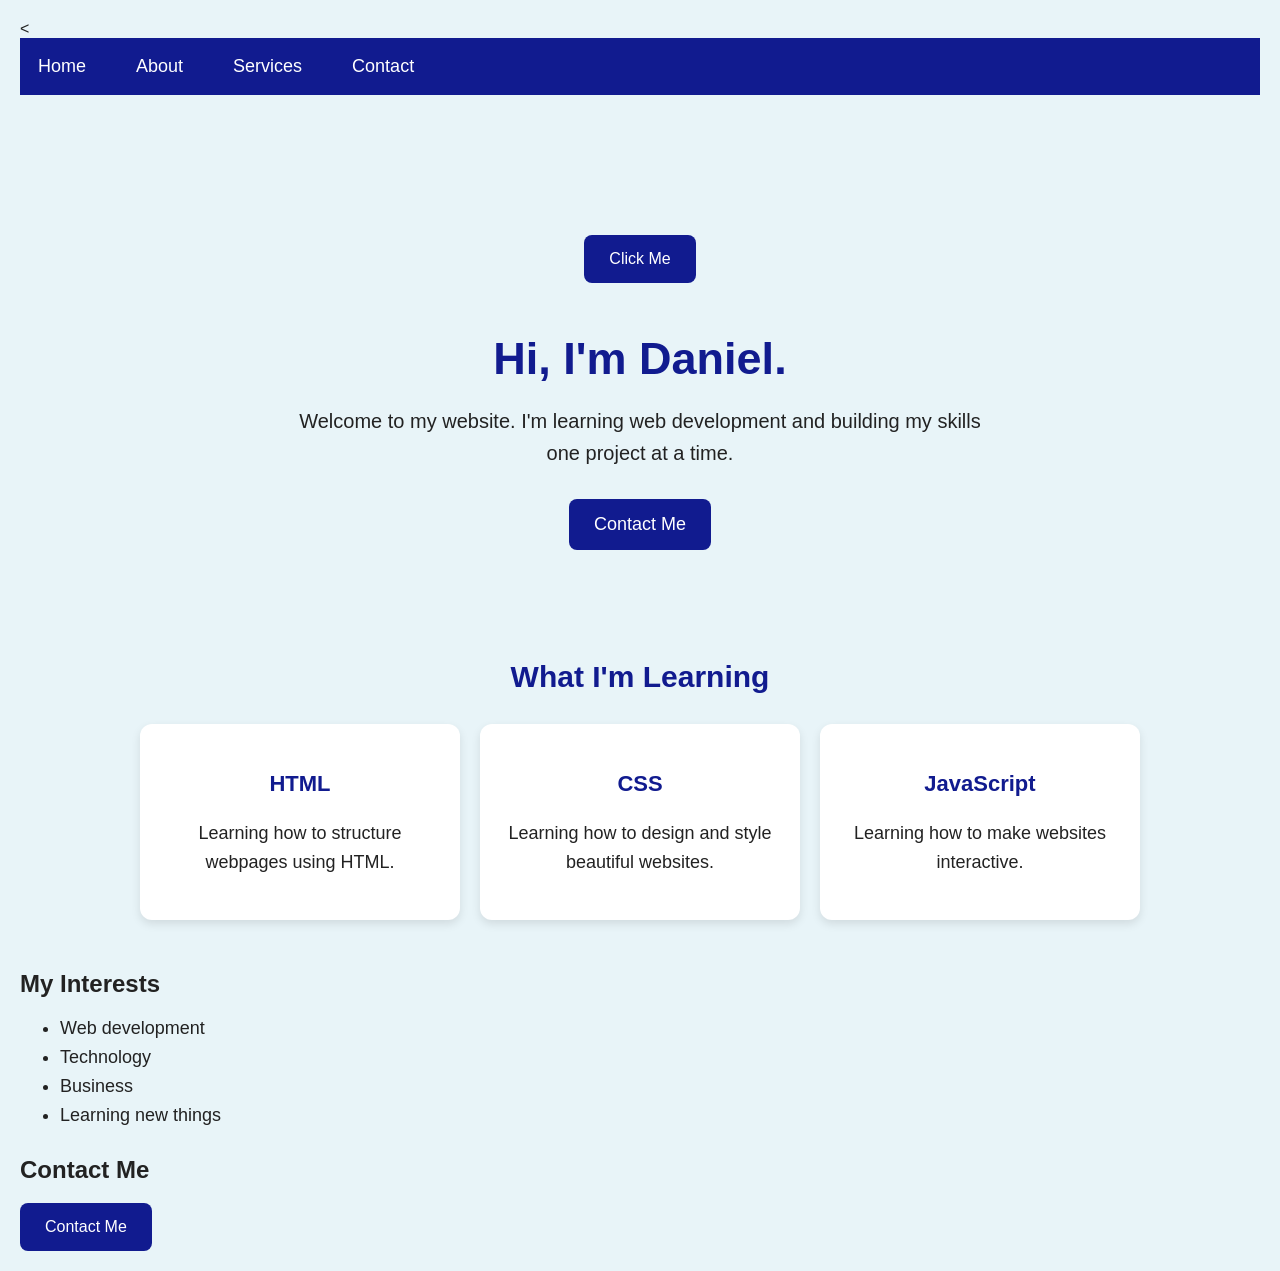
==== index.html @ ca266434 "Add files via upload" ====
<!DOCTYPE html>
<html>
<head>
    <title>Daniel's Website</title>
    <link rel="stylesheet" href="style.css">
</head>

<body>

 <<nav>
    <button id="menuButton">☰</button>
    
    <div id="navLinks">
        <a href="index.html">Home</a>
        <a href="about.html">About</a>
        <a href="services.html">Services</a>
        <a href="contact.html">Contact</a>
    </div>
 </nav>

    <section class="hero"><section class="skills">
            </p><button id="helloButton">Click Me</button>

<p id="message"></p>
        </div>

    </div>

</section>

    <h1>Hi, I'm Daniel.</h1>

    <p>
        Welcome to my website. I'm learning web development
        and building my skills one project at a time.
    </p>

    <a href="contact.html" class="hero-button">Contact Me</a>

</section><section class="skills">

    <h2>What I'm Learning</h2>

    <div class="skills-container">

        <div class="skill">
            <h3>HTML</h3>
            <p>
                Learning how to structure webpages
                using HTML.
            </p>
        </div>

        <div class="skill">
            <h3>CSS</h3>
            <p>
                Learning how to design and style
                beautiful websites.
            </p>
        </div>

        <div class="skill">
            <h3>JavaScript</h3>
            <p>
                Learning how to make websites
                interactive.
            </p>
        </div>

    </div>

</section>

    <h2>My Interests</h2>

    <ul>
        <li>Web development</li>
        <li>Technology</li>
        <li>Business</li>
        <li>Learning new things</li>
    </ul>

    <h2>Contact Me</h2>

    <button>Contact Me</button>
<script src="script.js"></script>
</body>
</html>
---- style.css ----
body {
    font-family: Arial, sans-serif;
    background-color: #e8f4f8;
    color: #222;
    margin: 0;
    padding: 20px;
}

nav {
    background-color: #111b8f;
    padding: 18px;
    margin-bottom: 30px;
}

nav a {
    color: white;
    text-decoration: none;
    margin-right: 30px;
    font-size: 18px;
}

nav a:hover {
    text-decoration: underline;
}

h1 {
    color: #111b8f;
    font-size: 36px;
}

h2 {
    margin-top: 30px;
}

p {
    font-size: 18px;
    line-height: 1.6;
}

li {
    font-size: 18px;
    margin-bottom: 8px;
}

button {
    background-color: #111b8f;
    color: white;
    border: none;
    padding: 15px 25px;
    border-radius: 8px;
    font-size: 16px;
    cursor: pointer;
}

button:hover {
    background-color: #080d5c;
}.hero {
    text-align: center;
    padding: 60px 20px;
    max-width: 700px;
    margin: auto;
}

.hero h1 {
    font-size: 45px;
    margin-bottom: 20px;
}

.hero p {
    font-size: 20px;
    line-height: 1.6;
    margin-bottom: 30px;
}

.hero-button {
    display: inline-block;
    background-color: #111b8f;
    color: white;
    text-decoration: none;
    padding: 15px 25px;
    border-radius: 8px;
    font-size: 18px;
}

.hero-button:hover {
    background-color: #080d5c;
}@media (max-width: 600px) {    .skills-container {
        flex-direction: column;
    }
    nav {    .services {
        flex-direction: column;
    }
        text-align: center;
    }

    nav a {
        display: block;
        margin: 10px 0;
    }

    .hero h1 {
        font-size: 32px;
    }

    .hero p {
        font-size: 17px;
    }
}.services {
    display: flex;
    gap: 20px;
    max-width: 1000px;
    margin: 40px auto;
    flex-wrap: wrap;
}

.card {
    background-color: white;
    padding: 25px;
    border-radius: 12px;
    flex: 1;
    min-width: 220px;
    box-shadow: 0 4px 10px rgba(0, 0, 0, 0.1);
}

.card h2 {
    color: #111b8f;
    margin-top: 0;
}

.card p {
    font-size: 16px;
}.contact-container {
    max-width: 600px;
    margin: 40px auto;
}

.contact-container h1 {
    text-align: center;
}

.contact-container > p {
    text-align: center;
}

form {
    background-color: white;
    padding: 30px;
    border-radius: 12px;
    box-shadow: 0 4px 10px rgba(0, 0, 0, 0.1);
    margin-top: 30px;
}

label {
    display: block;
    margin-top: 15px;
    margin-bottom: 6px;
    font-weight: bold;
}

input,
textarea {
    width: 100%;
    box-sizing: border-box;
    padding: 12px;
    border: 1px solid #ccc;
    border-radius: 6px;
    font-size: 16px;
}

textarea {
    resize: vertical;
}

form button {
    margin-top: 20px;
    width: 100%;
}.skills {
    max-width: 1000px;
    margin: 50px auto;
    text-align: center;
}

.skills h2 {
    font-size: 30px;
    color: #111b8f;
}

.skills-container {
    display: flex;
    gap: 20px;
    margin-top: 30px;
}

.skill {
    background-color: white;
    padding: 25px;
    border-radius: 12px;
    flex: 1;
    box-shadow: 0 4px 10px rgba(0, 0, 0, 0.1);
}

.skill h3 {
    color: #111b8f;
    font-size: 22px;
}#menuButton {
    display: none;
}

#navLinks {
    display: flex;
    gap: 20px;
}

@media (max-width: 600px) {

#menuButton {
    display: none;
}

#navLinks {
    display: flex;
    gap: 20px;
}

@media (max-width: 600px) {
    #menuButton {
        display: block;
        background: transparent;
        color: white;
        font-size: 25px;
        padding: 5px;
    }

    #navLinks {
        display: none;
        flex-direction: column;
        gap: 10px;
        margin-top: 15px;
    }

    #navLinks.show {
        display: flex;
    }
}.about-page {
    max-width: 800px;
    margin: 40px auto;
}

.about-page h1 {
    text-align: center;
    font-size: 40px;
}

.about-intro {
    text-align: center;
    font-size: 20px;
    margin-bottom: 40px;
}

.about-card {
    background-color: white;
    padding: 30px;
    margin-bottom: 25px;
    border-radius: 12px;
    box-shadow: 0 4px 10px rgba(0, 0, 0, 0.1);
}

.about-card h2 {
    color: #111b8f;
    margin-top: 0;
}

.about-card li {
    margin-bottom: 10px;
}.contact-info {
    background-color: white;
    padding: 25px;
    border-radius: 12px;
    margin-bottom: 25px;
    box-shadow: 0 4px 10px rgba(0, 0, 0, 0.1);
}

.contact-info h2 {
    color: #111b8f;
    margin-top: 0;
}
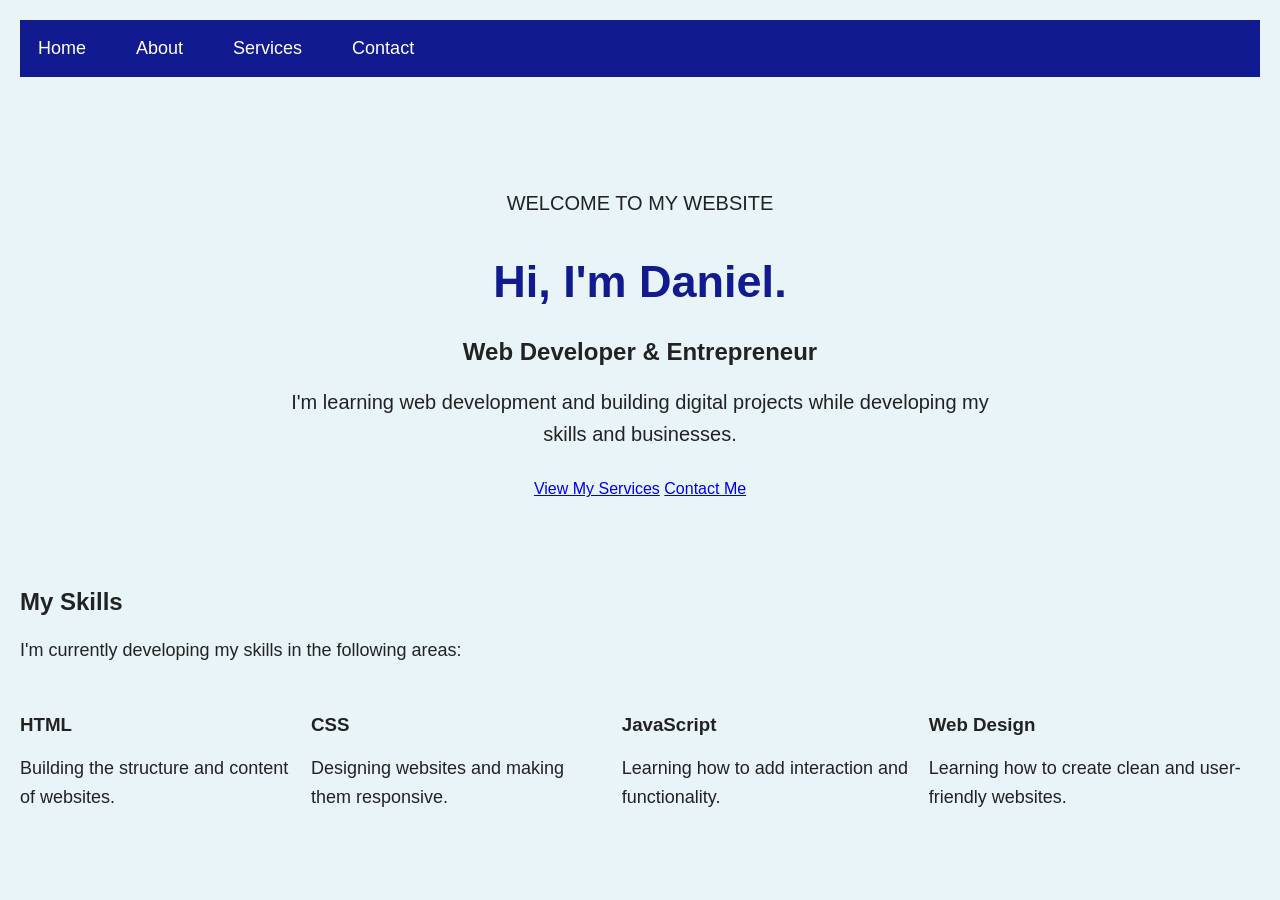
==== commit 172b0c1e: "Revise HTML layout and enhance content presentation Refactor HTML structure and improve content layo" ====
--- a/index.html
+++ b/index.html
@@ -1,5 +1,6 @@
 <!DOCTYPE html>
 <html>
+
 <head>
     <title>Daniel's Website</title>
     <link rel="stylesheet" href="style.css">
@@ -7,82 +8,85 @@
 
 <body>
 
- <<nav>
-    <button id="menuButton">☰</button>
-    
-    <div id="navLinks">
-        <a href="index.html">Home</a>
-        <a href="about.html">About</a>
-        <a href="services.html">Services</a>
-        <a href="contact.html">Contact</a>
-    </div>
- </nav>
+    <nav>
+        <button id="menuButton">☰</button>
 
-    <section class="hero"><section class="skills">
-            </p><button id="helloButton">Click Me</button>
+        <div id="navLinks">
+            <a href="index.html">Home</a>
+            <a href="about.html">About</a>
+            <a href="services.html">Services</a>
+            <a href="contact.html">Contact</a>
+        </div>
+    </nav>
 
-<p id="message"></p>
+    <section class="hero">
+
+        <div class="hero-content">
+
+            <p class="hero-small">WELCOME TO MY WEBSITE</p>
+
+            <h1>Hi, I'm Daniel.</h1>
+
+            <h2>Web Developer & Entrepreneur</h2>
+
+            <p>
+                I'm learning web development and building digital
+                projects while developing my skills and businesses.
+            </p>
+
+            <div class="hero-buttons">
+                <a href="services.html">View My Services</a>
+                <a href="contact.html">Contact Me</a>
+            </div>
+
         </div>
 
-    </div>
+    </section>
 
-</section>
+    <section class="skills-section">
 
-    <h1>Hi, I'm Daniel.</h1>
+        <h2>My Skills</h2>
 
-    <p>
-        Welcome to my website. I'm learning web development
-        and building my skills one project at a time.
-    </p>
+        <p>
+            I'm currently developing my skills in the following areas:
+        </p>
 
-    <a href="contact.html" class="hero-button">Contact Me</a>
+        <div class="skills-container">
 
-</section><section class="skills">
+            <div class="skill-card">
+                <h3>HTML</h3>
+                <p>
+                    Building the structure and content of websites.
+                </p>
+            </div>
 
-    <h2>What I'm Learning</h2>
+            <div class="skill-card">
+                <h3>CSS</h3>
+                <p>
+                    Designing websites and making them responsive.
+                </p>
+            </div>
 
-    <div class="skills-container">
+            <div class="skill-card">
+                <h3>JavaScript</h3>
+                <p>
+                    Learning how to add interaction and functionality.
+                </p>
+            </div>
 
-        <div class="skill">
-            <h3>HTML</h3>
-            <p>
-                Learning how to structure webpages
-                using HTML.
-            </p>
+            <div class="skill-card">
+                <h3>Web Design</h3>
+                <p>
+                    Learning how to create clean and user-friendly websites.
+                </p>
+            </div>
+
         </div>
 
-        <div class="skill">
-            <h3>CSS</h3>
-            <p>
-                Learning how to design and style
-                beautiful websites.
-            </p>
-        </div>
+    </section>
 
-        <div class="skill">
-            <h3>JavaScript</h3>
-            <p>
-                Learning how to make websites
-                interactive.
-            </p>
-        </div>
+    <script src="script.js"></script>
 
-    </div>
+</body>
 
-</section>
-
-    <h2>My Interests</h2>
-
-    <ul>
-        <li>Web development</li>
-        <li>Technology</li>
-        <li>Business</li>
-        <li>Learning new things</li>
-    </ul>
-
-    <h2>Contact Me</h2>
-
-    <button>Contact Me</button>
-<script src="script.js"></script>
-</body>
-</html>+</html>
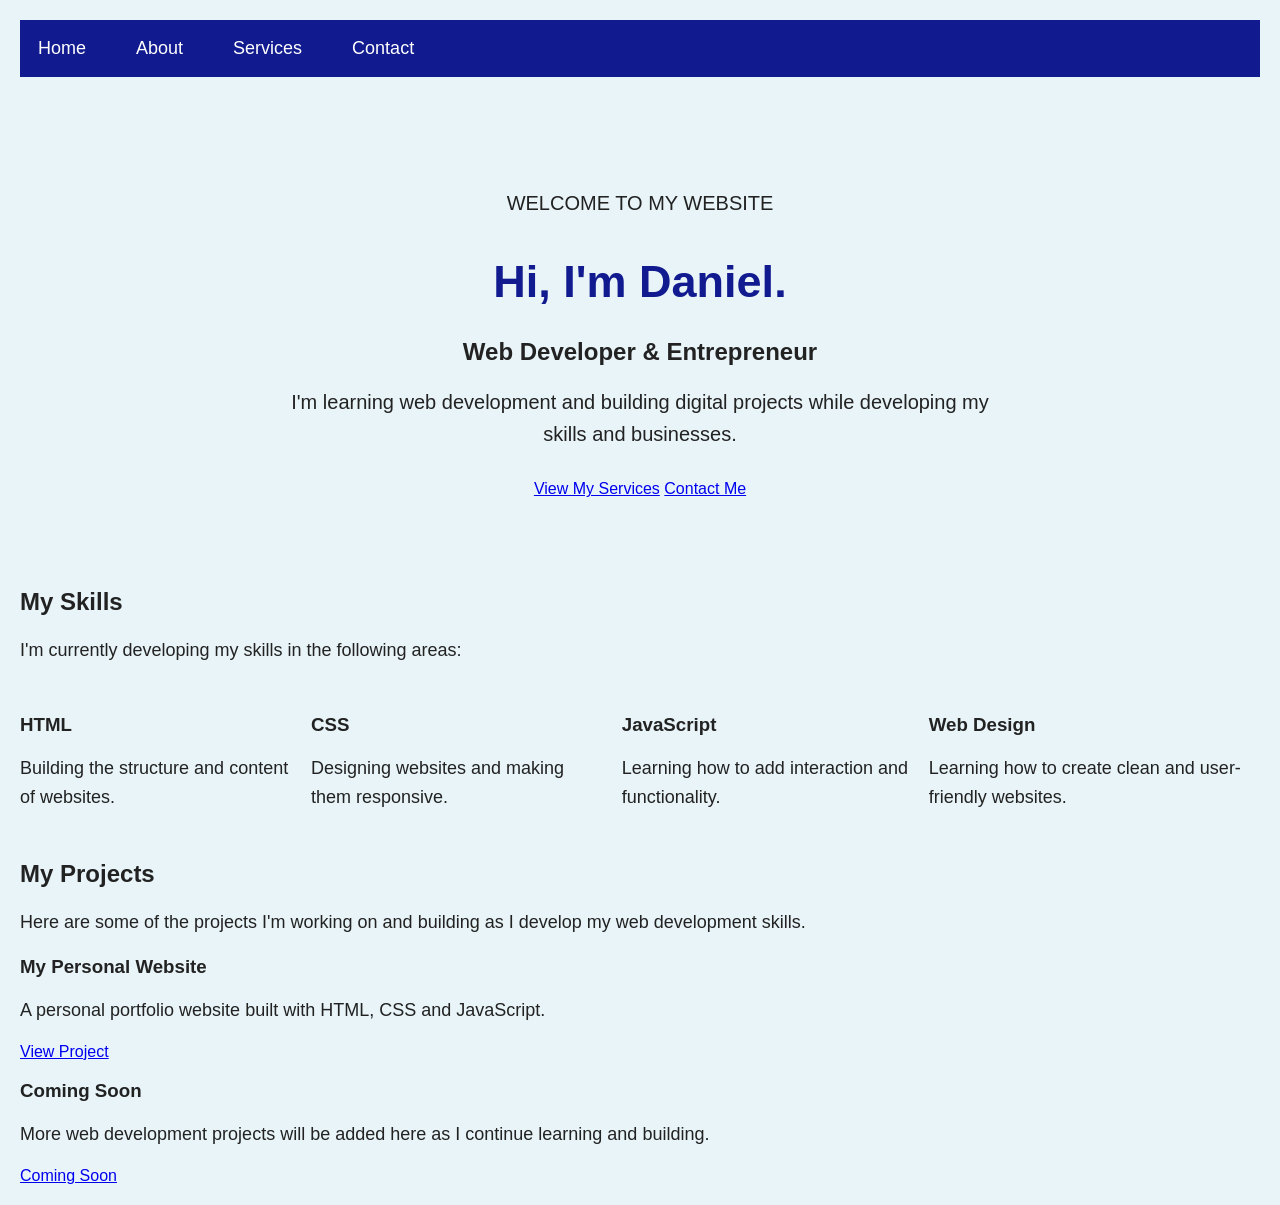
==== commit 7623e80b: "Update index.html" ====
--- a/index.html
+++ b/index.html
@@ -8,6 +8,7 @@
 
 <body>
 
+    <!-- Navigation -->
     <nav>
         <button id="menuButton">☰</button>
 
@@ -19,6 +20,8 @@
         </div>
     </nav>
 
+
+    <!-- Hero Section -->
     <section class="hero">
 
         <div class="hero-content">
@@ -43,6 +46,8 @@
 
     </section>
 
+
+    <!-- Skills Section -->
     <section class="skills-section">
 
         <h2>My Skills</h2>
@@ -55,27 +60,34 @@
 
             <div class="skill-card">
                 <h3>HTML</h3>
+
                 <p>
                     Building the structure and content of websites.
                 </p>
             </div>
 
+
             <div class="skill-card">
                 <h3>CSS</h3>
+
                 <p>
                     Designing websites and making them responsive.
                 </p>
             </div>
 
+
             <div class="skill-card">
                 <h3>JavaScript</h3>
+
                 <p>
                     Learning how to add interaction and functionality.
                 </p>
             </div>
 
+
             <div class="skill-card">
                 <h3>Web Design</h3>
+
                 <p>
                     Learning how to create clean and user-friendly websites.
                 </p>
@@ -85,6 +97,53 @@
 
     </section>
 
+
+    <!-- Projects Section -->
+    <section class="projects-section">
+
+        <h2>My Projects</h2>
+
+        <p>
+            Here are some of the projects I'm working on and building
+            as I develop my web development skills.
+        </p>
+
+
+        <div class="projects-container">
+
+            <div class="project-card">
+
+                <h3>My Personal Website</h3>
+
+                <p>
+                    A personal portfolio website built with HTML,
+                    CSS and JavaScript.
+                </p>
+
+                <a href="index.html">View Project</a>
+
+            </div>
+
+
+            <div class="project-card">
+
+                <h3>Coming Soon</h3>
+
+                <p>
+                    More web development projects will be added here
+                    as I continue learning and building.
+                </p>
+
+                <a href="#">Coming Soon</a>
+
+            </div>
+
+        </div>
+
+    </section>
+
+
+    <!-- JavaScript -->
     <script src="script.js"></script>
 
 </body>
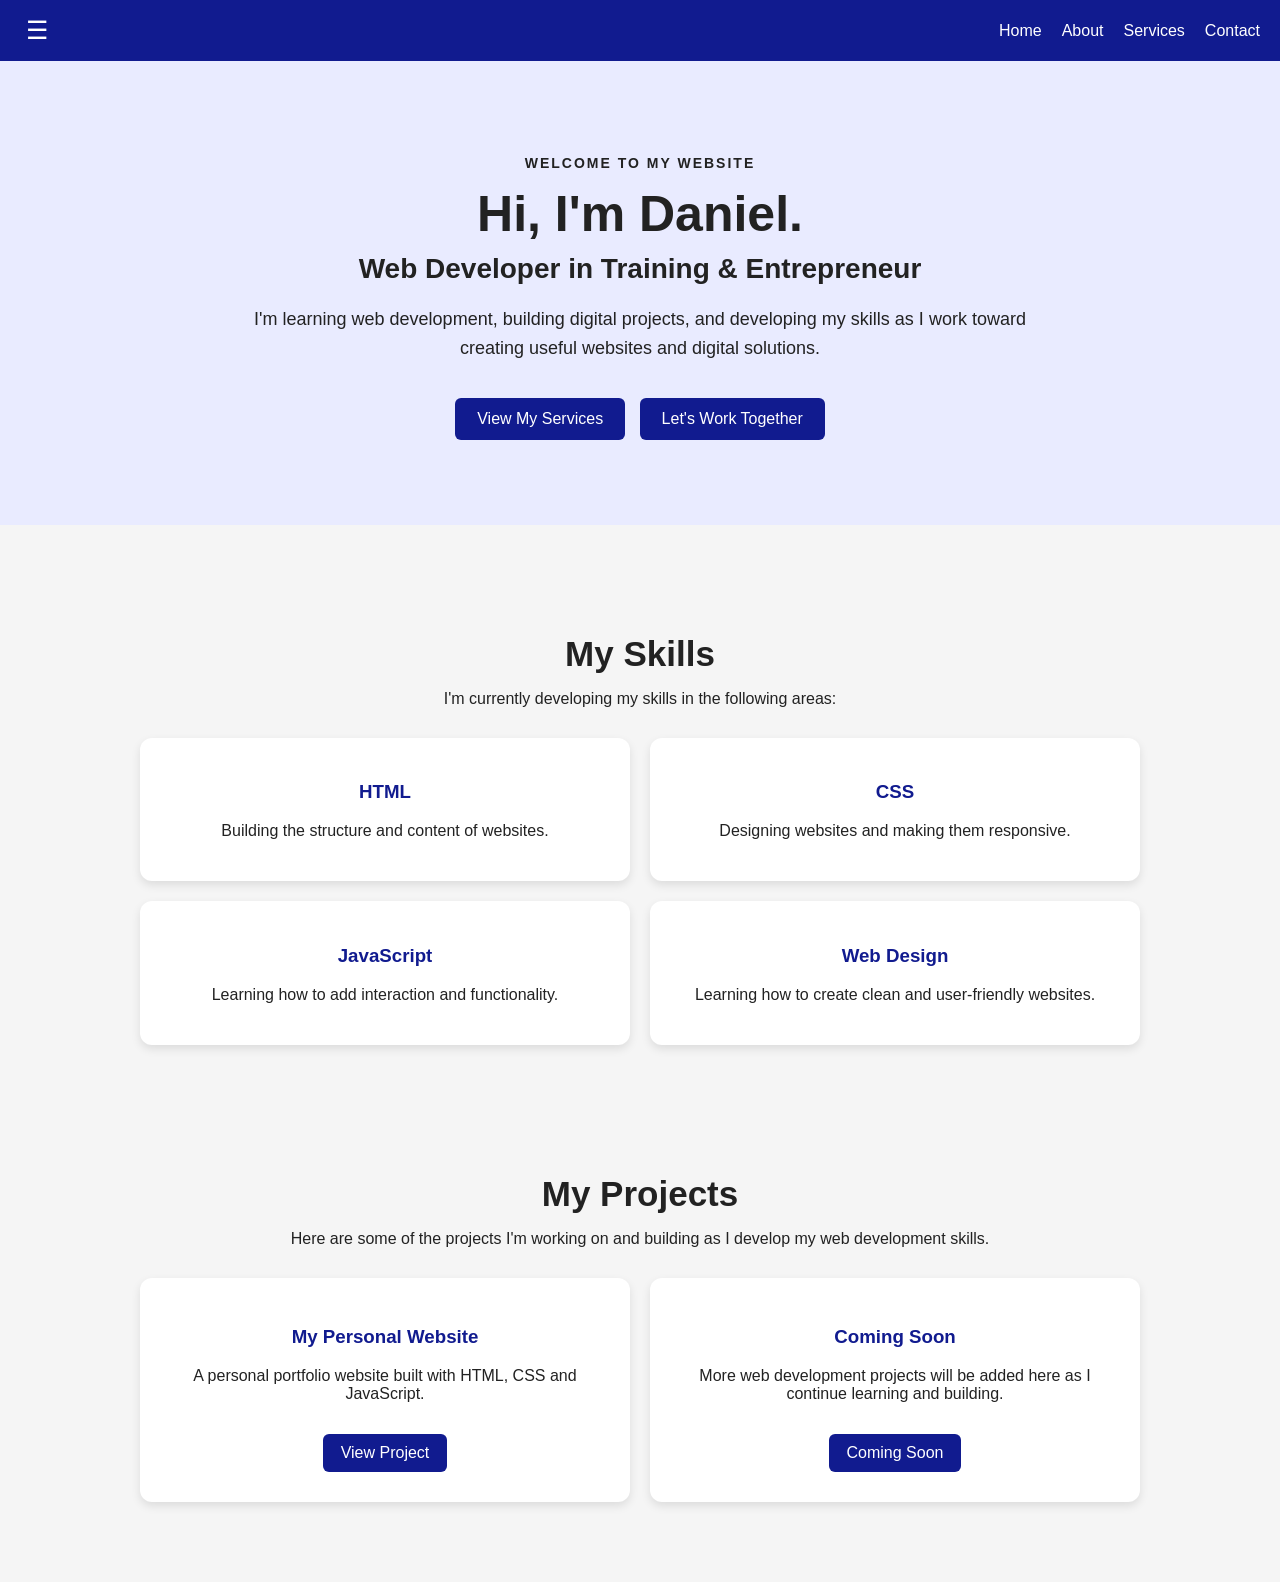
==== commit d5d5e58d: "Update index.html" ====
--- a/index.html
+++ b/index.html
@@ -30,16 +30,17 @@
 
             <h1>Hi, I'm Daniel.</h1>
 
-            <h2>Web Developer & Entrepreneur</h2>
+            <h2>Web Developer in Training & Entrepreneur</h2>
 
             <p>
-                I'm learning web development and building digital
-                projects while developing my skills and businesses.
+                I'm learning web development, building digital projects,
+                and developing my skills as I work toward creating useful
+                websites and digital solutions.
             </p>
 
             <div class="hero-buttons">
                 <a href="services.html">View My Services</a>
-                <a href="contact.html">Contact Me</a>
+                <a href="contact.html">Let's Work Together</a>
             </div>
 
         </div>
--- a/style.css
+++ b/style.css
@@ -1,286 +1,191 @@
 body {
+    margin: 0;
     font-family: Arial, sans-serif;
-    background-color: #e8f4f8;
+    background-color: #f5f5f5;
     color: #222;
-    margin: 0;
-    padding: 20px;
 }
+
+/* Navigation */
 
 nav {
     background-color: #111b8f;
-    padding: 18px;
-    margin-bottom: 30px;
+    padding: 15px 20px;
+    display: flex;
+    align-items: center;
+    justify-content: space-between;
 }
 
 nav a {
     color: white;
     text-decoration: none;
-    margin-right: 30px;
-    font-size: 18px;
+    margin-left: 20px;
 }
 
-nav a:hover {
-    text-decoration: underline;
+#menuButton {
+    background: none;
+    border: none;
+    color: white;
+    font-size: 25px;
+    cursor: pointer;
 }
 
-h1 {
-    color: #111b8f;
-    font-size: 36px;
+#navLinks {
+    display: flex;
+    align-items: center;
 }
 
-h2 {
-    margin-top: 30px;
+
+/* Hero */
+
+.hero {
+    padding: 80px 20px;
+    text-align: center;
+    background-color: #e9ebff;
 }
 
-p {
+.hero-content {
+    max-width: 800px;
+    margin: 0 auto;
+}
+
+.hero-small {
+    font-size: 14px;
+    font-weight: bold;
+    letter-spacing: 2px;
+}
+
+.hero h1 {
+    font-size: 50px;
+    margin: 10px 0;
+}
+
+.hero h2 {
+    font-size: 28px;
+    margin: 10px 0 20px;
+}
+
+.hero-content > p:not(.hero-small) {
     font-size: 18px;
     line-height: 1.6;
 }
 
-li {
-    font-size: 18px;
-    margin-bottom: 8px;
+.hero-buttons {
+    margin-top: 30px;
 }
 
-button {
+.hero-buttons a {
+    display: inline-block;
+    padding: 12px 22px;
+    margin: 5px;
+    text-decoration: none;
+    border-radius: 6px;
     background-color: #111b8f;
     color: white;
-    border: none;
-    padding: 15px 25px;
-    border-radius: 8px;
-    font-size: 16px;
-    cursor: pointer;
 }
 
-button:hover {
-    background-color: #080d5c;
-}.hero {
+
+/* Skills */
+
+.skills-section {
+    max-width: 1000px;
+    margin: 60px auto;
     text-align: center;
-    padding: 60px 20px;
-    max-width: 700px;
-    margin: auto;
+    padding: 20px;
 }
 
-.hero h1 {
-    font-size: 45px;
-    margin-bottom: 20px;
+.skills-section h2 {
+    font-size: 35px;
+    margin-bottom: 10px;
 }
 
-.hero p {
-    font-size: 20px;
-    line-height: 1.6;
-    margin-bottom: 30px;
+.skills-container {
+    display: grid;
+    grid-template-columns: repeat(2, 1fr);
+    gap: 20px;
+    margin-top: 30px;
 }
 
-.hero-button {
-    display: inline-block;
-    background-color: #111b8f;
-    color: white;
-    text-decoration: none;
-    padding: 15px 25px;
-    border-radius: 8px;
-    font-size: 18px;
-}
-
-.hero-button:hover {
-    background-color: #080d5c;
-}@media (max-width: 600px) {    .skills-container {
-        flex-direction: column;
-    }
-    nav {    .services {
-        flex-direction: column;
-    }
-        text-align: center;
-    }
-
-    nav a {
-        display: block;
-        margin: 10px 0;
-    }
-
-    .hero h1 {
-        font-size: 32px;
-    }
-
-    .hero p {
-        font-size: 17px;
-    }
-}.services {
-    display: flex;
-    gap: 20px;
-    max-width: 1000px;
-    margin: 40px auto;
-    flex-wrap: wrap;
-}
-
-.card {
+.skill-card {
     background-color: white;
     padding: 25px;
     border-radius: 12px;
-    flex: 1;
-    min-width: 220px;
     box-shadow: 0 4px 10px rgba(0, 0, 0, 0.1);
 }
 
-.card h2 {
+.skill-card h3 {
     color: #111b8f;
-    margin-top: 0;
 }
 
-.card p {
-    font-size: 16px;
-}.contact-container {
-    max-width: 600px;
-    margin: 40px auto;
-}
 
-.contact-container h1 {
+/* Projects */
+
+.projects-section {
+    max-width: 1000px;
+    margin: 60px auto;
+    padding: 20px;
     text-align: center;
 }
 
-.contact-container > p {
-    text-align: center;
+.projects-section h2 {
+    font-size: 35px;
+    margin-bottom: 10px;
 }
 
-form {
+.projects-container {
+    display: grid;
+    grid-template-columns: repeat(2, 1fr);
+    gap: 20px;
+    margin-top: 30px;
+}
+
+.project-card {
     background-color: white;
     padding: 30px;
     border-radius: 12px;
     box-shadow: 0 4px 10px rgba(0, 0, 0, 0.1);
-    margin-top: 30px;
 }
 
-label {
-    display: block;
-    margin-top: 15px;
-    margin-bottom: 6px;
-    font-weight: bold;
-}
-
-input,
-textarea {
-    width: 100%;
-    box-sizing: border-box;
-    padding: 12px;
-    border: 1px solid #ccc;
-    border-radius: 6px;
-    font-size: 16px;
-}
-
-textarea {
-    resize: vertical;
-}
-
-form button {
-    margin-top: 20px;
-    width: 100%;
-}.skills {
-    max-width: 1000px;
-    margin: 50px auto;
-    text-align: center;
-}
-
-.skills h2 {
-    font-size: 30px;
+.project-card h3 {
     color: #111b8f;
 }
 
-.skills-container {
-    display: flex;
-    gap: 20px;
-    margin-top: 30px;
+.project-card a {
+    display: inline-block;
+    margin-top: 15px;
+    padding: 10px 18px;
+    background-color: #111b8f;
+    color: white;
+    text-decoration: none;
+    border-radius: 6px;
 }
 
-.skill {
-    background-color: white;
-    padding: 25px;
-    border-radius: 12px;
-    flex: 1;
-    box-shadow: 0 4px 10px rgba(0, 0, 0, 0.1);
-}
 
-.skill h3 {
-    color: #111b8f;
-    font-size: 22px;
-}#menuButton {
-    display: none;
-}
-
-#navLinks {
-    display: flex;
-    gap: 20px;
-}
+/* Mobile */
 
 @media (max-width: 600px) {
 
-#menuButton {
-    display: none;
-}
+    .hero h1 {
+        font-size: 38px;
+    }
 
-#navLinks {
-    display: flex;
-    gap: 20px;
-}
+    .hero h2 {
+        font-size: 22px;
+    }
 
-@media (max-width: 600px) {
-    #menuButton {
-        display: block;
-        background: transparent;
-        color: white;
-        font-size: 25px;
-        padding: 5px;
+    .skills-container {
+        grid-template-columns: 1fr;
+    }
+
+    .projects-container {
+        grid-template-columns: 1fr;
     }
 
     #navLinks {
-        display: none;
         flex-direction: column;
-        gap: 10px;
-        margin-top: 15px;
+        gap: 15px;
     }
 
-    #navLinks.show {
-        display: flex;
+    nav a {
+        margin-left: 0;
     }
-}.about-page {
-    max-width: 800px;
-    margin: 40px auto;
 }
-
-.about-page h1 {
-    text-align: center;
-    font-size: 40px;
-}
-
-.about-intro {
-    text-align: center;
-    font-size: 20px;
-    margin-bottom: 40px;
-}
-
-.about-card {
-    background-color: white;
-    padding: 30px;
-    margin-bottom: 25px;
-    border-radius: 12px;
-    box-shadow: 0 4px 10px rgba(0, 0, 0, 0.1);
-}
-
-.about-card h2 {
-    color: #111b8f;
-    margin-top: 0;
-}
-
-.about-card li {
-    margin-bottom: 10px;
-}.contact-info {
-    background-color: white;
-    padding: 25px;
-    border-radius: 12px;
-    margin-bottom: 25px;
-    box-shadow: 0 4px 10px rgba(0, 0, 0, 0.1);
-}
-
-.contact-info h2 {
-    color: #111b8f;
-    margin-top: 0;
-}
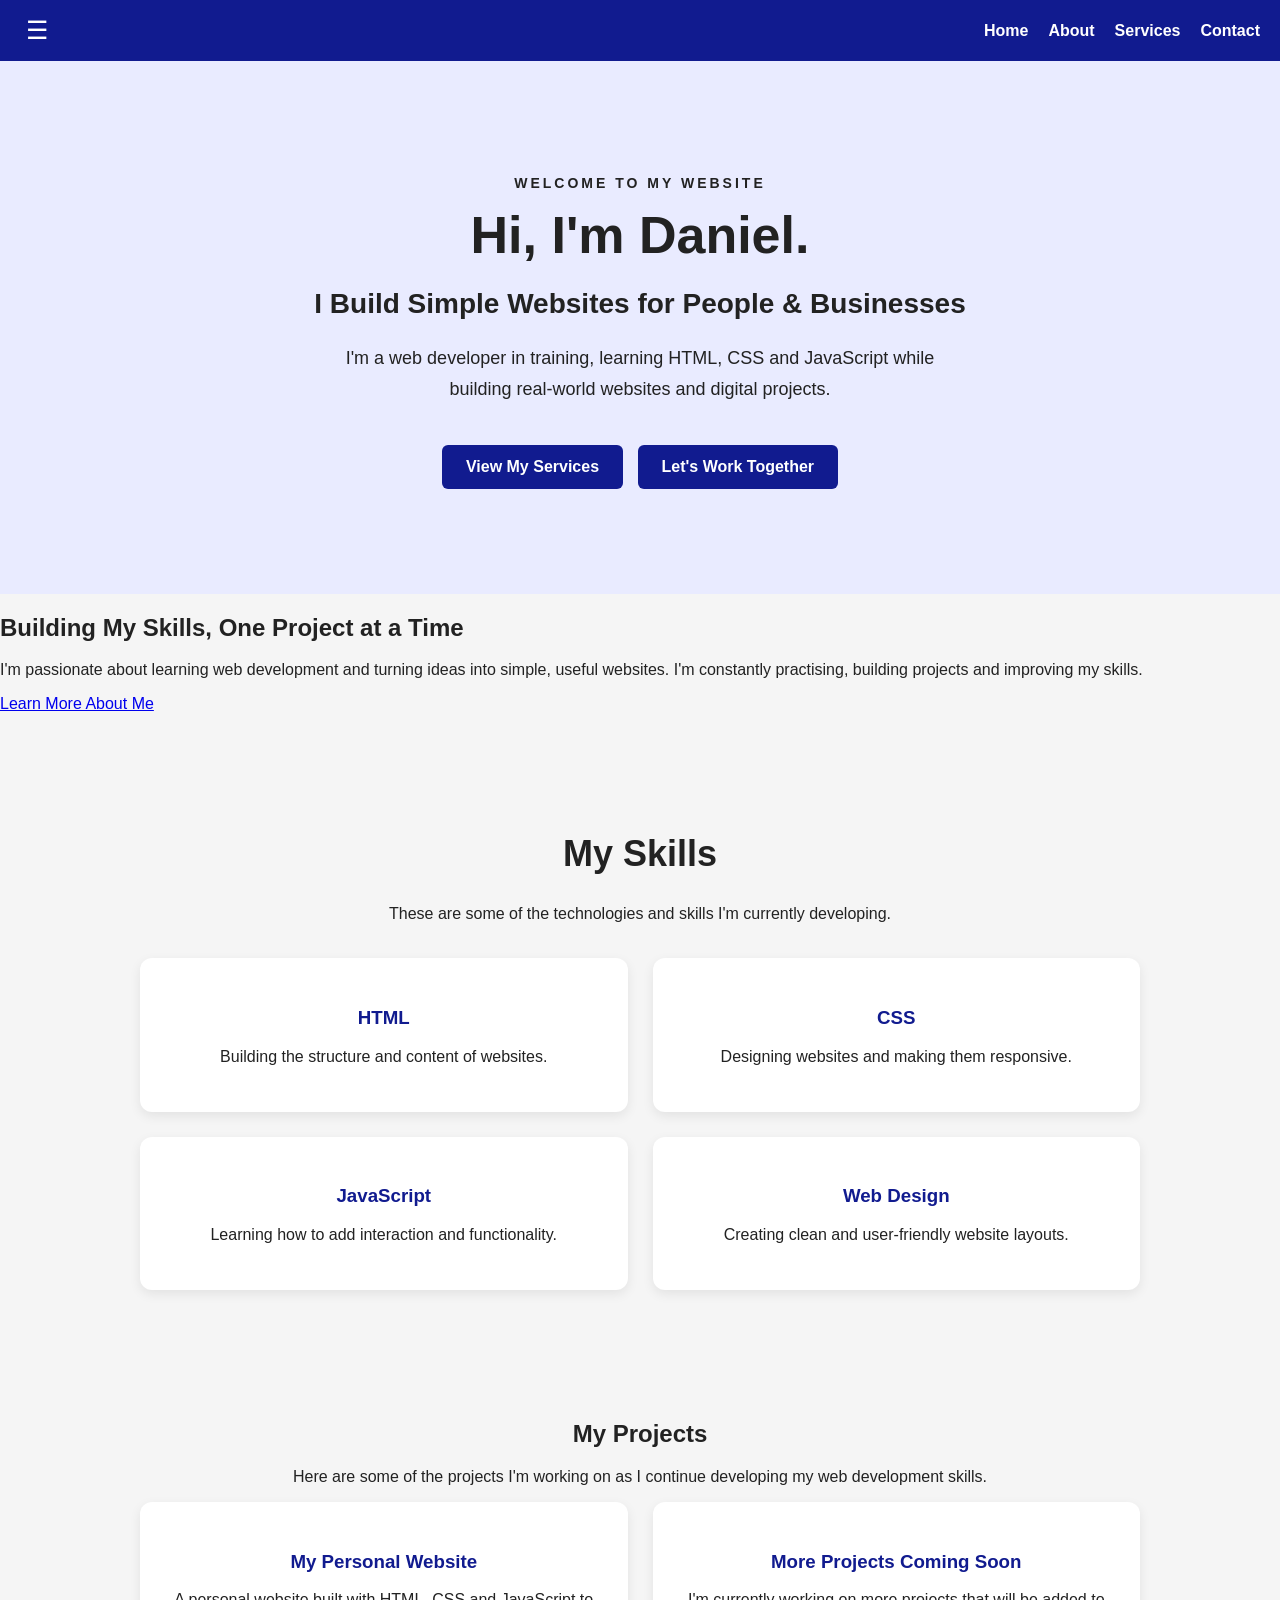
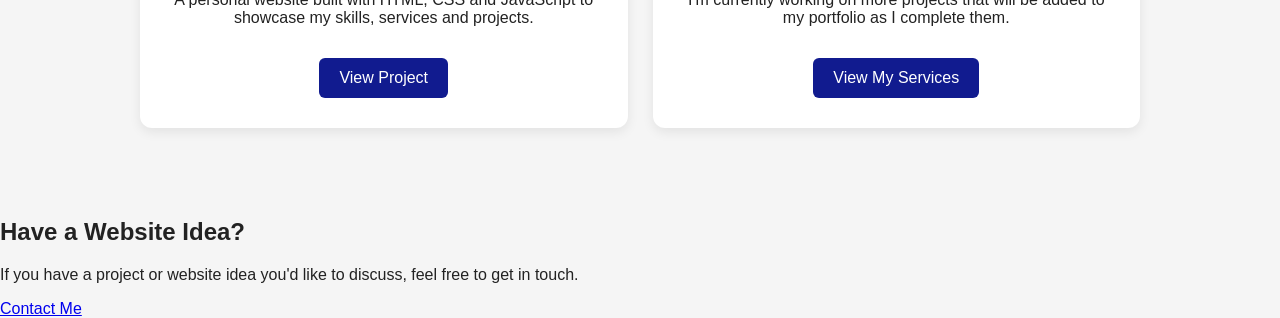
==== commit c2be0317: "Revise website content and update title Updated title and various text content for clarity and engag" ====
--- a/index.html
+++ b/index.html
@@ -2,7 +2,7 @@
 <html>
 
 <head>
-    <title>Daniel's Website</title>
+    <title>Daniel | Web Developer</title>
     <link rel="stylesheet" href="style.css">
 </head>
 
@@ -30,12 +30,12 @@
 
             <h1>Hi, I'm Daniel.</h1>
 
-            <h2>Web Developer in Training & Entrepreneur</h2>
+            <h2>I Build Simple Websites for People & Businesses</h2>
 
             <p>
-                I'm learning web development, building digital projects,
-                and developing my skills as I work toward creating useful
-                websites and digital solutions.
+                I'm a web developer in training, learning HTML, CSS and
+                JavaScript while building real-world websites and digital
+                projects.
             </p>
 
             <div class="hero-buttons">
@@ -48,13 +48,30 @@
     </section>
 
 
+    <!-- About Preview -->
+    <section class="about-preview">
+
+        <h2>Building My Skills, One Project at a Time</h2>
+
+        <p>
+            I'm passionate about learning web development and turning
+            ideas into simple, useful websites. I'm constantly practising,
+            building projects and improving my skills.
+        </p>
+
+        <a href="about.html">Learn More About Me</a>
+
+    </section>
+
+
     <!-- Skills Section -->
     <section class="skills-section">
 
         <h2>My Skills</h2>
 
         <p>
-            I'm currently developing my skills in the following areas:
+            These are some of the technologies and skills I'm currently
+            developing.
         </p>
 
         <div class="skills-container">
@@ -90,7 +107,7 @@
                 <h3>Web Design</h3>
 
                 <p>
-                    Learning how to create clean and user-friendly websites.
+                    Creating clean and user-friendly website layouts.
                 </p>
             </div>
 
@@ -105,8 +122,8 @@
         <h2>My Projects</h2>
 
         <p>
-            Here are some of the projects I'm working on and building
-            as I develop my web development skills.
+            Here are some of the projects I'm working on as I continue
+            developing my web development skills.
         </p>
 
 
@@ -117,8 +134,8 @@
                 <h3>My Personal Website</h3>
 
                 <p>
-                    A personal portfolio website built with HTML,
-                    CSS and JavaScript.
+                    A personal website built with HTML, CSS and JavaScript
+                    to showcase my skills, services and projects.
                 </p>
 
                 <a href="index.html">View Project</a>
@@ -128,18 +145,33 @@
 
             <div class="project-card">
 
-                <h3>Coming Soon</h3>
+                <h3>More Projects Coming Soon</h3>
 
                 <p>
-                    More web development projects will be added here
-                    as I continue learning and building.
+                    I'm currently working on more projects that will be
+                    added to my portfolio as I complete them.
                 </p>
 
-                <a href="#">Coming Soon</a>
+                <a href="services.html">View My Services</a>
 
             </div>
 
         </div>
+
+    </section>
+
+
+    <!-- Call To Action -->
+    <section class="home-contact">
+
+        <h2>Have a Website Idea?</h2>
+
+        <p>
+            If you have a project or website idea you'd like to discuss,
+            feel free to get in touch.
+        </p>
+
+        <a href="contact.html">Contact Me</a>
 
     </section>
 
--- a/style.css
+++ b/style.css
@@ -4,6 +4,7 @@
     background-color: #f5f5f5;
     color: #222;
 }
+
 
 /* Navigation */
 
@@ -19,6 +20,7 @@
     color: white;
     text-decoration: none;
     margin-left: 20px;
+    font-weight: bold;
 }
 
 #menuButton {
@@ -38,7 +40,7 @@
 /* Hero */
 
 .hero {
-    padding: 80px 20px;
+    padding: 100px 20px;
     text-align: center;
     background-color: #e9ebff;
 }
@@ -51,36 +53,38 @@
 .hero-small {
     font-size: 14px;
     font-weight: bold;
-    letter-spacing: 2px;
+    letter-spacing: 3px;
 }
 
 .hero h1 {
-    font-size: 50px;
+    font-size: 52px;
     margin: 10px 0;
 }
 
 .hero h2 {
     font-size: 28px;
-    margin: 10px 0 20px;
 }
 
 .hero-content > p:not(.hero-small) {
     font-size: 18px;
-    line-height: 1.6;
+    line-height: 1.7;
+    max-width: 650px;
+    margin: 0 auto;
 }
 
 .hero-buttons {
-    margin-top: 30px;
+    margin-top: 35px;
 }
 
 .hero-buttons a {
     display: inline-block;
-    padding: 12px 22px;
+    padding: 13px 24px;
     margin: 5px;
     text-decoration: none;
     border-radius: 6px;
     background-color: #111b8f;
     color: white;
+    font-weight: bold;
 }
 
 
@@ -88,28 +92,27 @@
 
 .skills-section {
     max-width: 1000px;
-    margin: 60px auto;
+    margin: 70px auto;
     text-align: center;
     padding: 20px;
 }
 
 .skills-section h2 {
-    font-size: 35px;
-    margin-bottom: 10px;
+    font-size: 36px;
 }
 
 .skills-container {
     display: grid;
     grid-template-columns: repeat(2, 1fr);
-    gap: 20px;
-    margin-top: 30px;
+    gap: 25px;
+    margin-top: 35px;
 }
 
 .skill-card {
     background-color: white;
-    padding: 25px;
-    border-radius: 12px;
-    box-shadow: 0 4px 10px rgba(0, 0, 0, 0.1);
+    padding: 30px;
+    border-radius: 12px;
+    box-shadow: 0 4px 12px rgba(0,0,0,0.08);
 }
 
 .skill-card h3 {
@@ -121,28 +124,22 @@
 
 .projects-section {
     max-width: 1000px;
-    margin: 60px auto;
-    padding: 20px;
-    text-align: center;
-}
-
-.projects-section h2 {
-    font-size: 35px;
-    margin-bottom: 10px;
+    margin: 70px auto;
+    padding: 20px;
+    text-align: center;
 }
 
 .projects-container {
     display: grid;
     grid-template-columns: repeat(2, 1fr);
-    gap: 20px;
-    margin-top: 30px;
+    gap: 25px;
 }
 
 .project-card {
     background-color: white;
     padding: 30px;
     border-radius: 12px;
-    box-shadow: 0 4px 10px rgba(0, 0, 0, 0.1);
+    box-shadow: 0 4px 12px rgba(0,0,0,0.08);
 }
 
 .project-card h3 {
@@ -152,7 +149,7 @@
 .project-card a {
     display: inline-block;
     margin-top: 15px;
-    padding: 10px 18px;
+    padding: 11px 20px;
     background-color: #111b8f;
     color: white;
     text-decoration: none;
@@ -160,9 +157,160 @@
 }
 
 
-/* Mobile */
+/* About */
+
+.about-page {
+    max-width: 900px;
+    margin: 70px auto;
+    padding: 20px;
+    text-align: center;
+}
+
+.about-page h1 {
+    font-size: 42px;
+}
+
+.about-intro {
+    max-width: 700px;
+    margin: 0 auto 40px;
+    font-size: 18px;
+    line-height: 1.7;
+}
+
+.about-card {
+    background-color: white;
+    padding: 30px;
+    margin-bottom: 25px;
+    border-radius: 12px;
+    text-align: left;
+    box-shadow: 0 4px 12px rgba(0,0,0,0.08);
+}
+
+.about-card h2 {
+    color: #111b8f;
+}
+
+
+/* Services */
+
+.services-page {
+    max-width: 1000px;
+    margin: 70px auto;
+    padding: 20px;
+    text-align: center;
+}
+
+.services-intro {
+    max-width: 700px;
+    margin: 0 auto 40px;
+    line-height: 1.7;
+}
+
+.services-container {
+    display: grid;
+    grid-template-columns: repeat(2, 1fr);
+    gap: 25px;
+}
+
+.service-card {
+    background-color: white;
+    padding: 30px;
+    border-radius: 12px;
+    text-align: left;
+    box-shadow: 0 4px 12px rgba(0,0,0,0.08);
+}
+
+.service-card h2 {
+    color: #111b8f;
+}
+
+
+/* Contact */
+
+.contact-section {
+    max-width: 1000px;
+    margin: 70px auto;
+    padding: 20px;
+    text-align: center;
+}
+
+.contact-container {
+    display: grid;
+    grid-template-columns: 1fr 1fr;
+    gap: 25px;
+}
+
+.contact-info,
+.contact-form {
+    background-color: white;
+    padding: 30px;
+    border-radius: 12px;
+    text-align: left;
+    box-shadow: 0 4px 12px rgba(0,0,0,0.08);
+}
+
+.contact-info h2,
+.contact-form h2 {
+    color: #111b8f;
+}
+
+.contact-form label {
+    display: block;
+    margin-top: 15px;
+    margin-bottom: 6px;
+    font-weight: bold;
+}
+
+.contact-form input,
+.contact-form textarea {
+    width: 100%;
+    padding: 12px;
+    box-sizing: border-box;
+}
+
+.contact-form button {
+    margin-top: 20px;
+    padding: 13px 24px;
+    background-color: #111b8f;
+    color: white;
+    border: none;
+    border-radius: 6px;
+}
+
+
+/* MOBILE */
 
 @media (max-width: 600px) {
+
+    nav {
+        display: block;
+        padding: 15px 20px;
+    }
+
+    #menuButton {
+        display: block;
+        margin-bottom: 10px;
+    }
+
+    #navLinks {
+        display: none;
+        width: 100%;
+        text-align: center;
+    }
+
+    #navLinks.show {
+        display: block;
+    }
+
+    #navLinks a {
+        display: block;
+        margin: 12px 0;
+    }
+
+
+    .hero {
+        padding: 70px 20px;
+    }
 
     .hero h1 {
         font-size: 38px;
@@ -172,20 +320,432 @@
         font-size: 22px;
     }
 
+
     .skills-container {
         grid-template-columns: 1fr;
     }
 
+
     .projects-container {
         grid-template-columns: 1fr;
     }
 
+
+    .about-page {
+        margin: 40px auto;
+        padding: 15px;
+    }
+
+    .about-page h1 {
+        font-size: 34px;
+    }
+
+    .about-card {
+        padding: 22px;
+    }
+
+
+    .services-page {
+        margin: 40px auto;
+        padding: 15px;
+    }
+
+    .services-container {
+        grid-template-columns: 1fr;
+    }
+
+    .service-card {
+        padding: 22px;
+    }
+
+
+    .contact-section {
+        margin: 40px auto;
+        padding: 15px;
+    }
+
+    .contact-container {
+        grid-template-columns: 1fr;
+    }
+
+    .contact-info,
+    .contact-form {
+        padding: 22px;
+    }
+
+        }body {
+    margin: 0;
+    font-family: Arial, sans-serif;
+    background-color: #f5f5f5;
+    color: #222;
+}
+
+
+/* Navigation */
+
+nav {
+    background-color: #111b8f;
+    padding: 15px 20px;
+    display: flex;
+    align-items: center;
+    justify-content: space-between;
+}
+
+nav a {
+    color: white;
+    text-decoration: none;
+    margin-left: 20px;
+    font-weight: bold;
+}
+
+#menuButton {
+    background: none;
+    border: none;
+    color: white;
+    font-size: 25px;
+    cursor: pointer;
+}
+
+#navLinks {
+    display: flex;
+    align-items: center;
+}
+
+
+/* Hero */
+
+.hero {
+    padding: 100px 20px;
+    text-align: center;
+    background-color: #e9ebff;
+}
+
+.hero-content {
+    max-width: 800px;
+    margin: 0 auto;
+}
+
+.hero-small {
+    font-size: 14px;
+    font-weight: bold;
+    letter-spacing: 3px;
+}
+
+.hero h1 {
+    font-size: 52px;
+    margin: 10px 0;
+}
+
+.hero h2 {
+    font-size: 28px;
+}
+
+.hero-content > p:not(.hero-small) {
+    font-size: 18px;
+    line-height: 1.7;
+    max-width: 650px;
+    margin: 0 auto;
+}
+
+.hero-buttons {
+    margin-top: 35px;
+}
+
+.hero-buttons a {
+    display: inline-block;
+    padding: 13px 24px;
+    margin: 5px;
+    text-decoration: none;
+    border-radius: 6px;
+    background-color: #111b8f;
+    color: white;
+    font-weight: bold;
+}
+
+
+/* Skills */
+
+.skills-section {
+    max-width: 1000px;
+    margin: 70px auto;
+    text-align: center;
+    padding: 20px;
+}
+
+.skills-section h2 {
+    font-size: 36px;
+}
+
+.skills-container {
+    display: grid;
+    grid-template-columns: repeat(2, 1fr);
+    gap: 25px;
+    margin-top: 35px;
+}
+
+.skill-card {
+    background-color: white;
+    padding: 30px;
+    border-radius: 12px;
+    box-shadow: 0 4px 12px rgba(0,0,0,0.08);
+}
+
+.skill-card h3 {
+    color: #111b8f;
+}
+
+
+/* Projects */
+
+.projects-section {
+    max-width: 1000px;
+    margin: 70px auto;
+    padding: 20px;
+    text-align: center;
+}
+
+.projects-container {
+    display: grid;
+    grid-template-columns: repeat(2, 1fr);
+    gap: 25px;
+}
+
+.project-card {
+    background-color: white;
+    padding: 30px;
+    border-radius: 12px;
+    box-shadow: 0 4px 12px rgba(0,0,0,0.08);
+}
+
+.project-card h3 {
+    color: #111b8f;
+}
+
+.project-card a {
+    display: inline-block;
+    margin-top: 15px;
+    padding: 11px 20px;
+    background-color: #111b8f;
+    color: white;
+    text-decoration: none;
+    border-radius: 6px;
+}
+
+
+/* About */
+
+.about-page {
+    max-width: 900px;
+    margin: 70px auto;
+    padding: 20px;
+    text-align: center;
+}
+
+.about-page h1 {
+    font-size: 42px;
+}
+
+.about-intro {
+    max-width: 700px;
+    margin: 0 auto 40px;
+    font-size: 18px;
+    line-height: 1.7;
+}
+
+.about-card {
+    background-color: white;
+    padding: 30px;
+    margin-bottom: 25px;
+    border-radius: 12px;
+    text-align: left;
+    box-shadow: 0 4px 12px rgba(0,0,0,0.08);
+}
+
+.about-card h2 {
+    color: #111b8f;
+}
+
+
+/* Services */
+
+.services-page {
+    max-width: 1000px;
+    margin: 70px auto;
+    padding: 20px;
+    text-align: center;
+}
+
+.services-intro {
+    max-width: 700px;
+    margin: 0 auto 40px;
+    line-height: 1.7;
+}
+
+.services-container {
+    display: grid;
+    grid-template-columns: repeat(2, 1fr);
+    gap: 25px;
+}
+
+.service-card {
+    background-color: white;
+    padding: 30px;
+    border-radius: 12px;
+    text-align: left;
+    box-shadow: 0 4px 12px rgba(0,0,0,0.08);
+}
+
+.service-card h2 {
+    color: #111b8f;
+}
+
+
+/* Contact */
+
+.contact-section {
+    max-width: 1000px;
+    margin: 70px auto;
+    padding: 20px;
+    text-align: center;
+}
+
+.contact-container {
+    display: grid;
+    grid-template-columns: 1fr 1fr;
+    gap: 25px;
+}
+
+.contact-info,
+.contact-form {
+    background-color: white;
+    padding: 30px;
+    border-radius: 12px;
+    text-align: left;
+    box-shadow: 0 4px 12px rgba(0,0,0,0.08);
+}
+
+.contact-info h2,
+.contact-form h2 {
+    color: #111b8f;
+}
+
+.contact-form label {
+    display: block;
+    margin-top: 15px;
+    margin-bottom: 6px;
+    font-weight: bold;
+}
+
+.contact-form input,
+.contact-form textarea {
+    width: 100%;
+    padding: 12px;
+    box-sizing: border-box;
+}
+
+.contact-form button {
+    margin-top: 20px;
+    padding: 13px 24px;
+    background-color: #111b8f;
+    color: white;
+    border: none;
+    border-radius: 6px;
+}
+
+
+/* MOBILE */
+
+@media (max-width: 600px) {
+
+    nav {
+        display: block;
+        padding: 15px 20px;
+    }
+
+    #menuButton {
+        display: block;
+        margin-bottom: 10px;
+    }
+
     #navLinks {
-        flex-direction: column;
-        gap: 15px;
-    }
-
-    nav a {
-        margin-left: 0;
-    }
-}
+        display: none;
+        width: 100%;
+        text-align: center;
+    }
+
+    #navLinks.show {
+        display: block;
+    }
+
+    #navLinks a {
+        display: block;
+        margin: 12px 0;
+    }
+
+
+    .hero {
+        padding: 70px 20px;
+    }
+
+    .hero h1 {
+        font-size: 38px;
+    }
+
+    .hero h2 {
+        font-size: 22px;
+    }
+
+
+    .skills-container {
+        grid-template-columns: 1fr;
+    }
+
+
+    .projects-container {
+        grid-template-columns: 1fr;
+    }
+
+
+    .about-page {
+        margin: 40px auto;
+        padding: 15px;
+    }
+
+    .about-page h1 {
+        font-size: 34px;
+    }
+
+    .about-card {
+        padding: 22px;
+    }
+
+
+    .services-page {
+        margin: 40px auto;
+        padding: 15px;
+    }
+
+    .services-container {
+        grid-template-columns: 1fr;
+    }
+
+    .service-card {
+        padding: 22px;
+    }
+
+
+    .contact-section {
+        margin: 40px auto;
+        padding: 15px;
+    }
+
+    .contact-container {
+        grid-template-columns: 1fr;
+    }
+
+    .contact-info,
+    .contact-form {
+        padding: 22px;
+    }
+
+    }
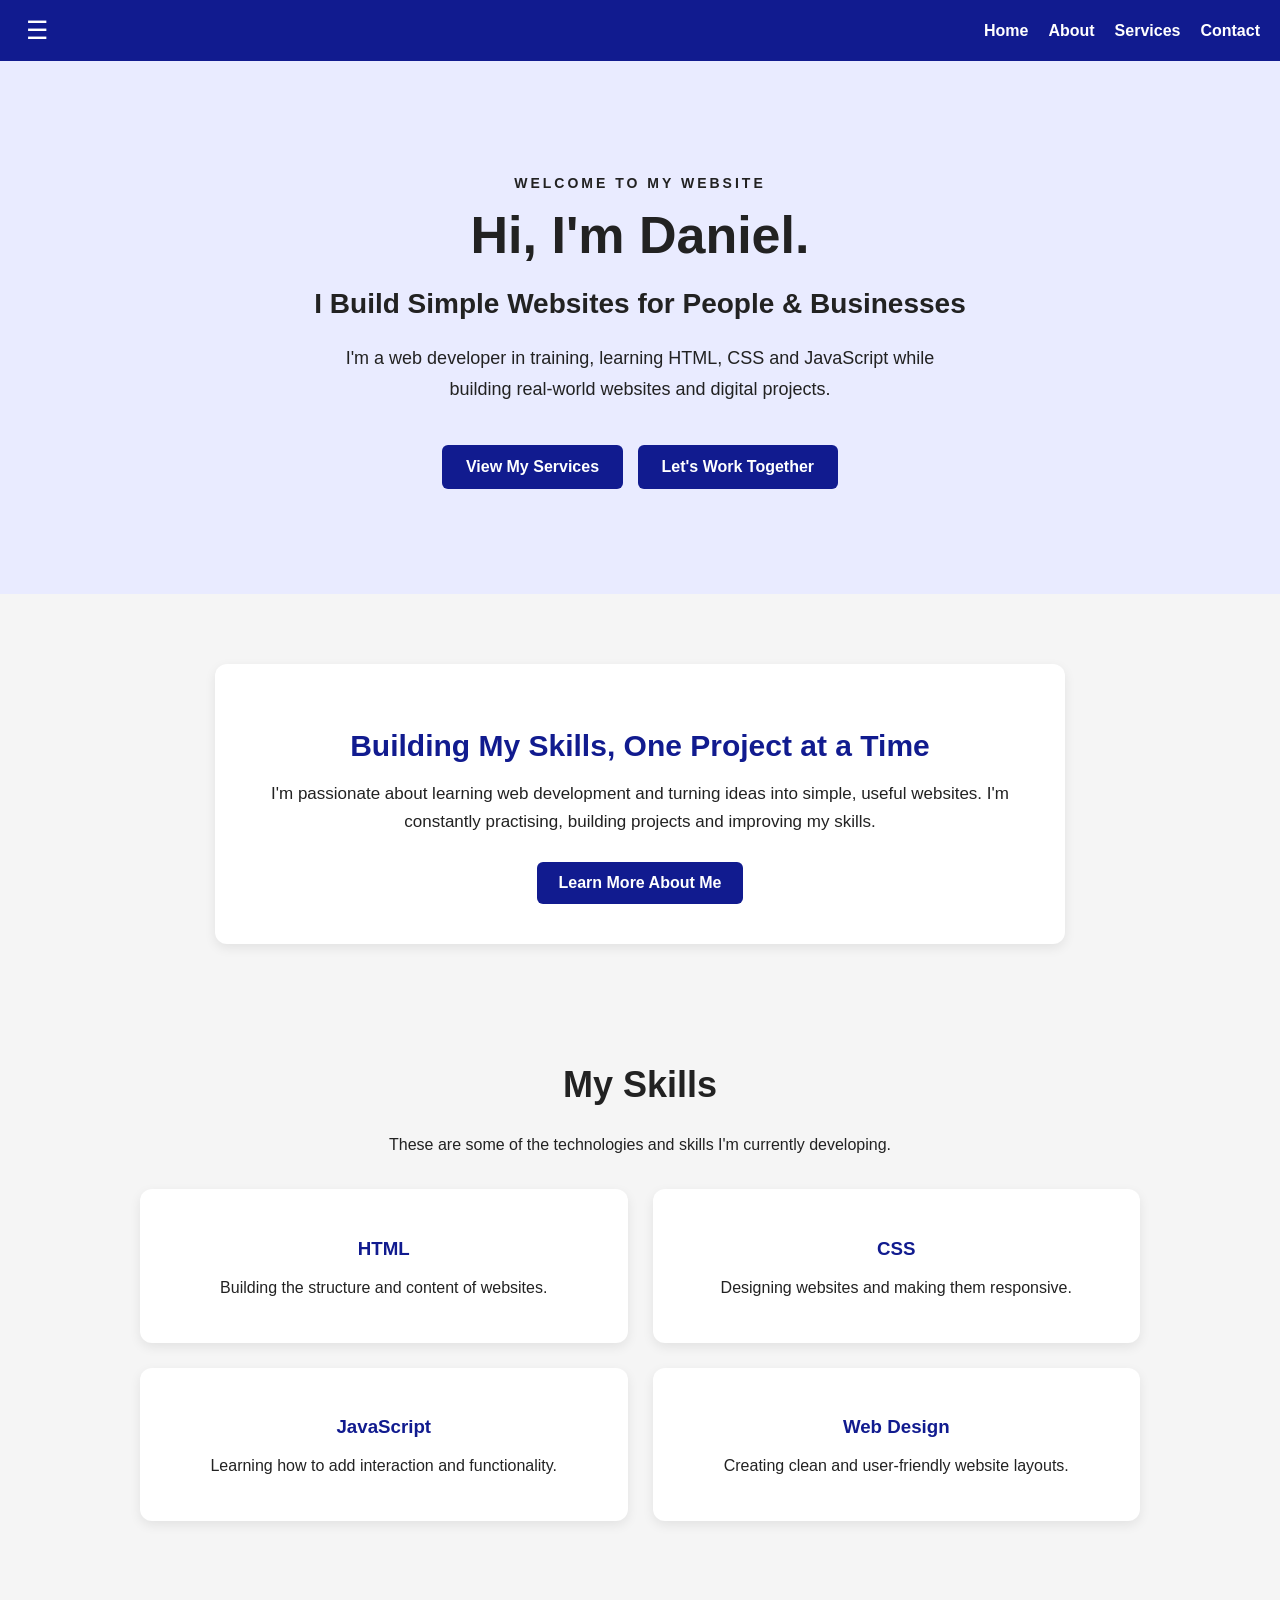
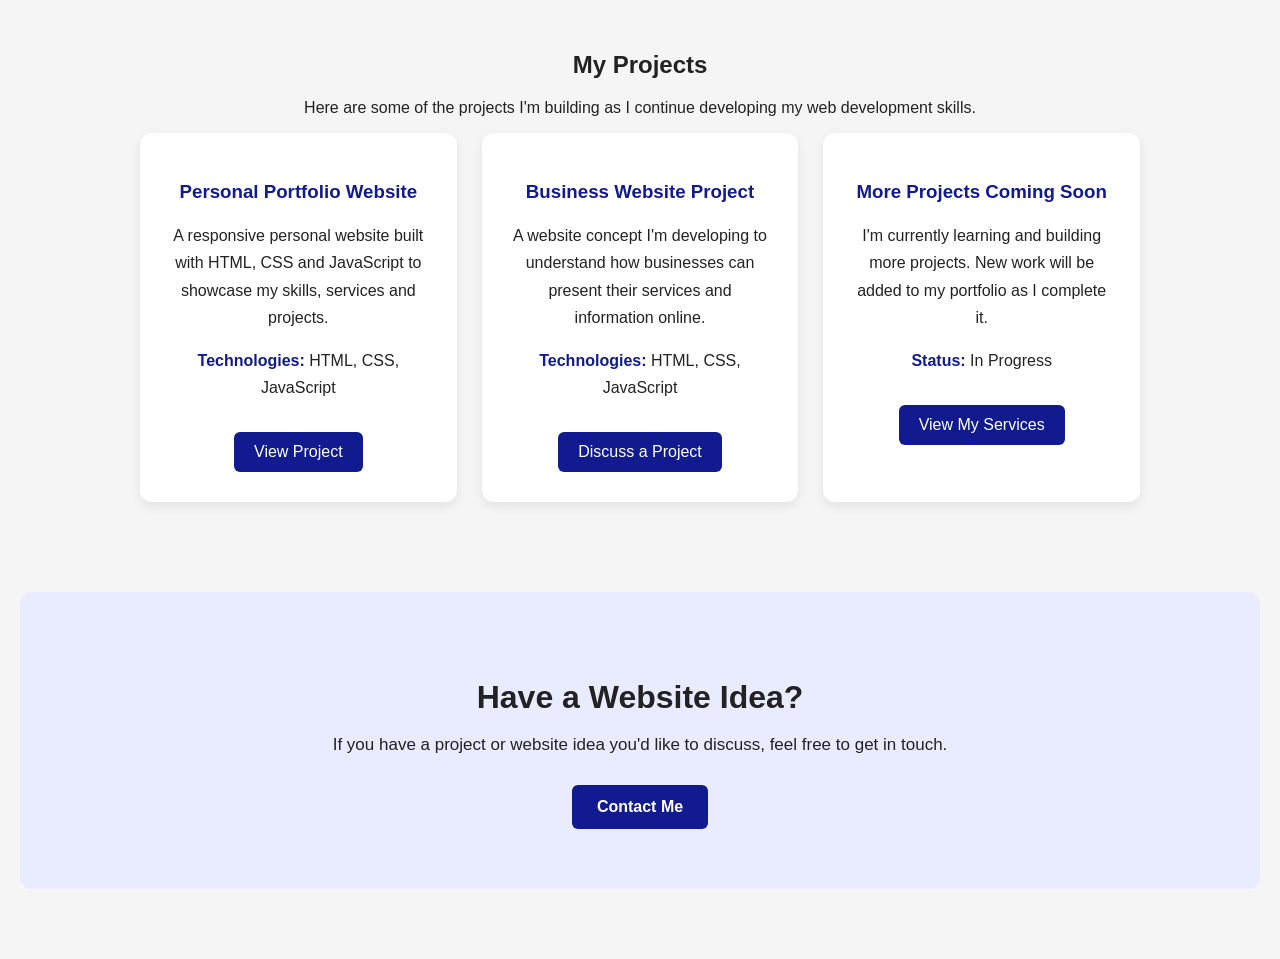
==== commit 54bd1f8d: "Revise project details and skill descriptions Updated project descriptions and titles for clarity." ====
--- a/index.html
+++ b/index.html
@@ -77,38 +77,46 @@
         <div class="skills-container">
 
             <div class="skill-card">
+
                 <h3>HTML</h3>
 
                 <p>
                     Building the structure and content of websites.
                 </p>
-            </div>
-
-
-            <div class="skill-card">
+
+            </div>
+
+
+            <div class="skill-card">
+
                 <h3>CSS</h3>
 
                 <p>
                     Designing websites and making them responsive.
                 </p>
-            </div>
-
-
-            <div class="skill-card">
+
+            </div>
+
+
+            <div class="skill-card">
+
                 <h3>JavaScript</h3>
 
                 <p>
                     Learning how to add interaction and functionality.
                 </p>
-            </div>
-
-
-            <div class="skill-card">
+
+            </div>
+
+
+            <div class="skill-card">
+
                 <h3>Web Design</h3>
 
                 <p>
                     Creating clean and user-friendly website layouts.
                 </p>
+
             </div>
 
         </div>
@@ -122,20 +130,28 @@
         <h2>My Projects</h2>
 
         <p>
-            Here are some of the projects I'm working on as I continue
+            Here are some of the projects I'm building as I continue
             developing my web development skills.
         </p>
 
 
         <div class="projects-container">
 
+
+            <!-- Project 1 -->
             <div class="project-card">
 
-                <h3>My Personal Website</h3>
-
-                <p>
-                    A personal website built with HTML, CSS and JavaScript
-                    to showcase my skills, services and projects.
+                <h3>Personal Portfolio Website</h3>
+
+                <p>
+                    A responsive personal website built with HTML, CSS
+                    and JavaScript to showcase my skills, services and
+                    projects.
+                </p>
+
+                <p>
+                    <strong>Technologies:</strong>
+                    HTML, CSS, JavaScript
                 </p>
 
                 <a href="index.html">View Project</a>
@@ -143,18 +159,46 @@
             </div>
 
 
+            <!-- Project 2 -->
             <div class="project-card">
 
+                <h3>Business Website Project</h3>
+
+                <p>
+                    A website concept I'm developing to understand how
+                    businesses can present their services and information
+                    online.
+                </p>
+
+                <p>
+                    <strong>Technologies:</strong>
+                    HTML, CSS, JavaScript
+                </p>
+
+                <a href="contact.html">Discuss a Project</a>
+
+            </div>
+
+
+            <!-- Project 3 -->
+            <div class="project-card">
+
                 <h3>More Projects Coming Soon</h3>
 
                 <p>
-                    I'm currently working on more projects that will be
-                    added to my portfolio as I complete them.
+                    I'm currently learning and building more projects.
+                    New work will be added to my portfolio as I complete it.
+                </p>
+
+                <p>
+                    <strong>Status:</strong>
+                    In Progress
                 </p>
 
                 <a href="services.html">View My Services</a>
 
             </div>
+
 
         </div>
 
--- a/style.css
+++ b/style.css
@@ -748,4 +748,147 @@
         padding: 22px;
     }
 
-    }
+    }/* Homepage Extra Sections */
+
+.about-preview {
+    max-width: 800px;
+    margin: 70px auto;
+    padding: 40px 25px;
+    text-align: center;
+    background-color: white;
+    border-radius: 12px;
+    box-shadow: 0 4px 12px rgba(0, 0, 0, 0.08);
+}
+
+.about-preview h2 {
+    color: #111b8f;
+    font-size: 30px;
+    margin-bottom: 15px;
+}
+
+.about-preview p {
+    font-size: 17px;
+    line-height: 1.7;
+    margin-bottom: 25px;
+}
+
+.about-preview a {
+    display: inline-block;
+    padding: 12px 22px;
+    background-color: #111b8f;
+    color: white;
+    text-decoration: none;
+    border-radius: 6px;
+    font-weight: bold;
+}
+
+
+.home-contact {
+    margin: 70px 20px;
+    padding: 60px 25px;
+    text-align: center;
+    background-color: #e9ebff;
+    border-radius: 12px;
+}
+
+.home-contact h2 {
+    font-size: 32px;
+    margin-bottom: 15px;
+}
+
+.home-contact p {
+    max-width: 650px;
+    margin: 0 auto 25px;
+    font-size: 17px;
+    line-height: 1.7;
+}
+
+.home-contact a {
+    display: inline-block;
+    padding: 13px 25px;
+    background-color: #111b8f;
+    color: white;
+    text-decoration: none;
+    border-radius: 6px;
+    font-weight: bold;
+}
+
+
+/* Mobile */
+
+@media (max-width: 600px) {
+
+    .about-preview {
+        margin: 45px 15px;
+        padding: 30px 20px;
+    }
+
+    .about-preview h2 {
+        font-size: 25px;
+    }
+
+    .about-preview p {
+        font-size: 16px;
+    }
+
+    .home-contact {
+        margin: 45px 15px;
+        padding: 45px 20px;
+    }
+
+    .home-contact h2 {
+        font-size: 27px;
+    }
+
+        }/* Improved Project Cards */
+
+.project-card {
+    transition: transform 0.3s ease, box-shadow 0.3s ease;
+}
+
+.project-card:hover {
+    transform: translateY(-5px);
+    box-shadow: 0 8px 20px rgba(0, 0, 0, 0.12);
+}
+
+.project-card p {
+    line-height: 1.7;
+}
+
+.project-card strong {
+    color: #111b8f;
+}
+
+.project-card a {
+    transition: opacity 0.3s ease;
+}
+
+.project-card a:hover {
+    opacity: 0.8;
+}
+
+
+/* Better layout for three projects */
+
+@media (min-width: 601px) {
+
+    .projects-container {
+        grid-template-columns: repeat(3, 1fr);
+    }
+
+}
+
+
+/* Mobile project cards */
+
+@media (max-width: 600px) {
+
+    .projects-container {
+        grid-template-columns: 1fr;
+    }
+
+    .project-card {
+        padding: 25px;
+    }
+
+}
